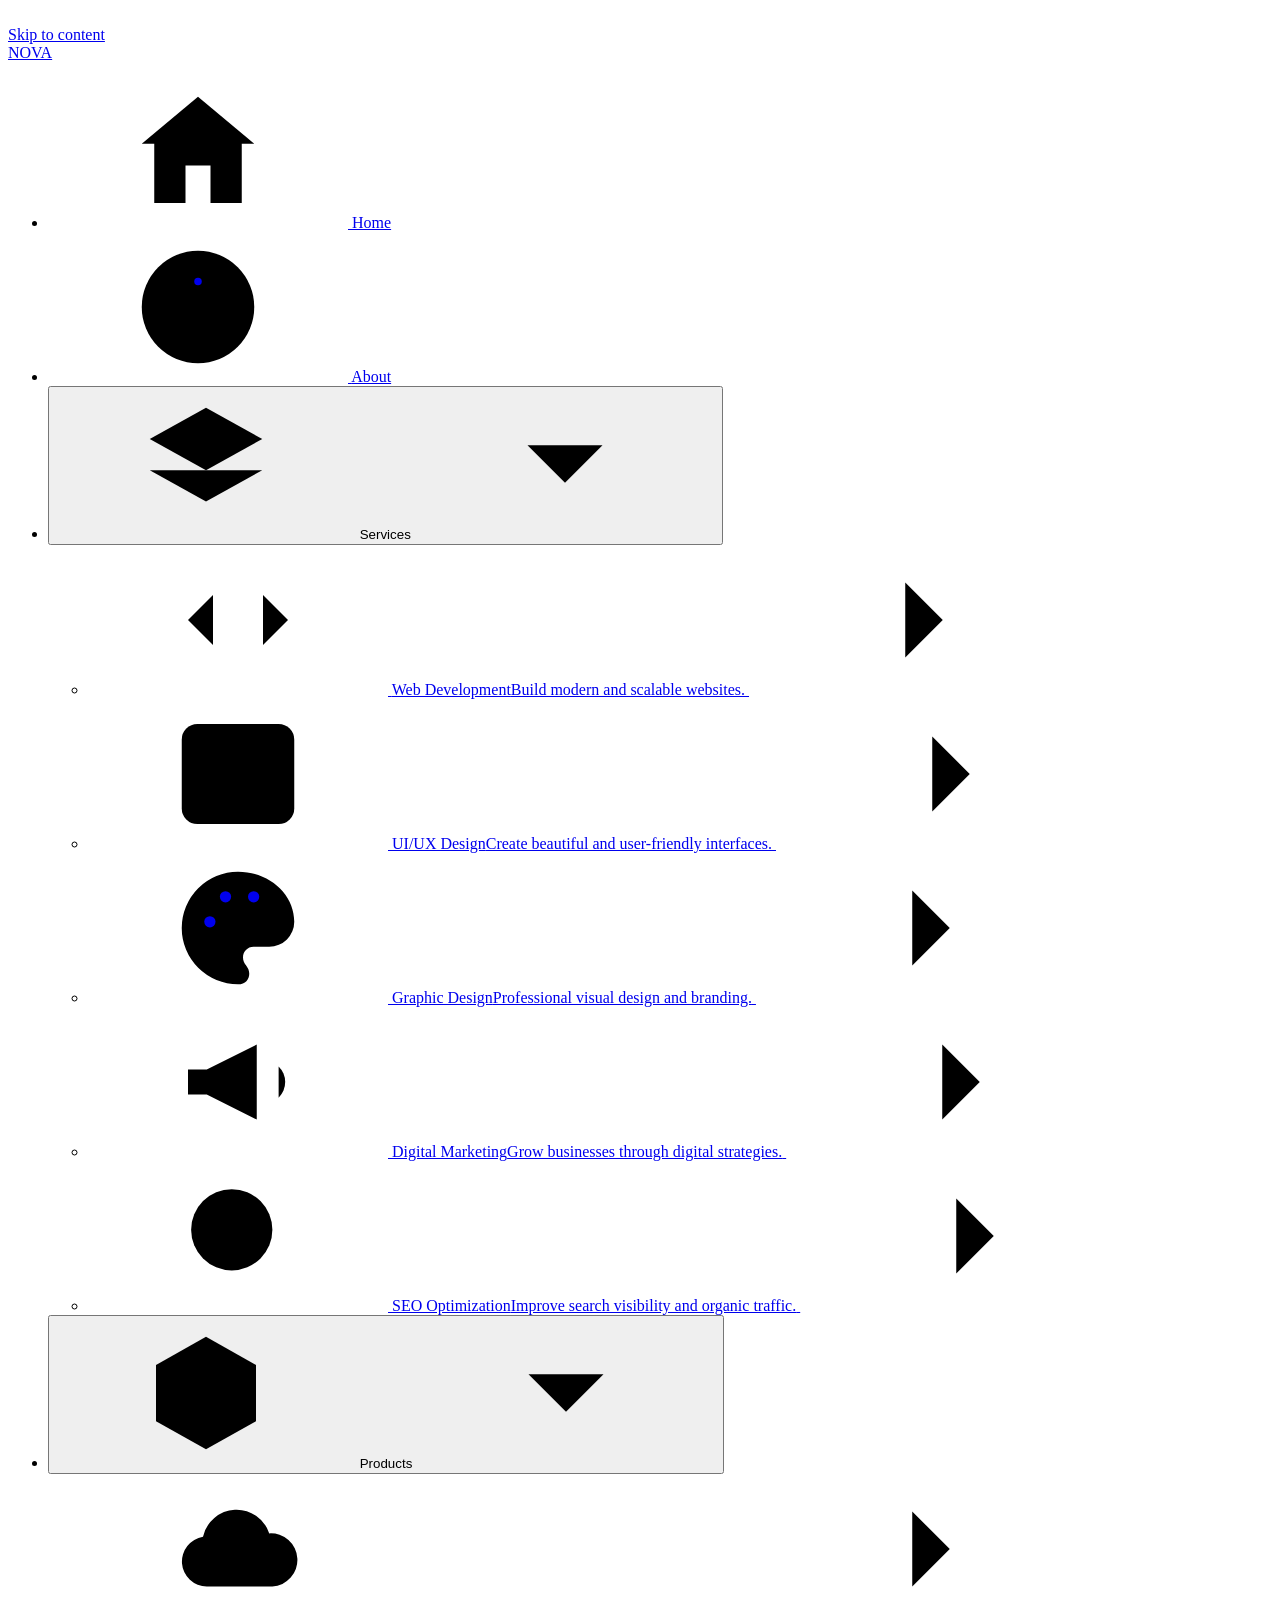
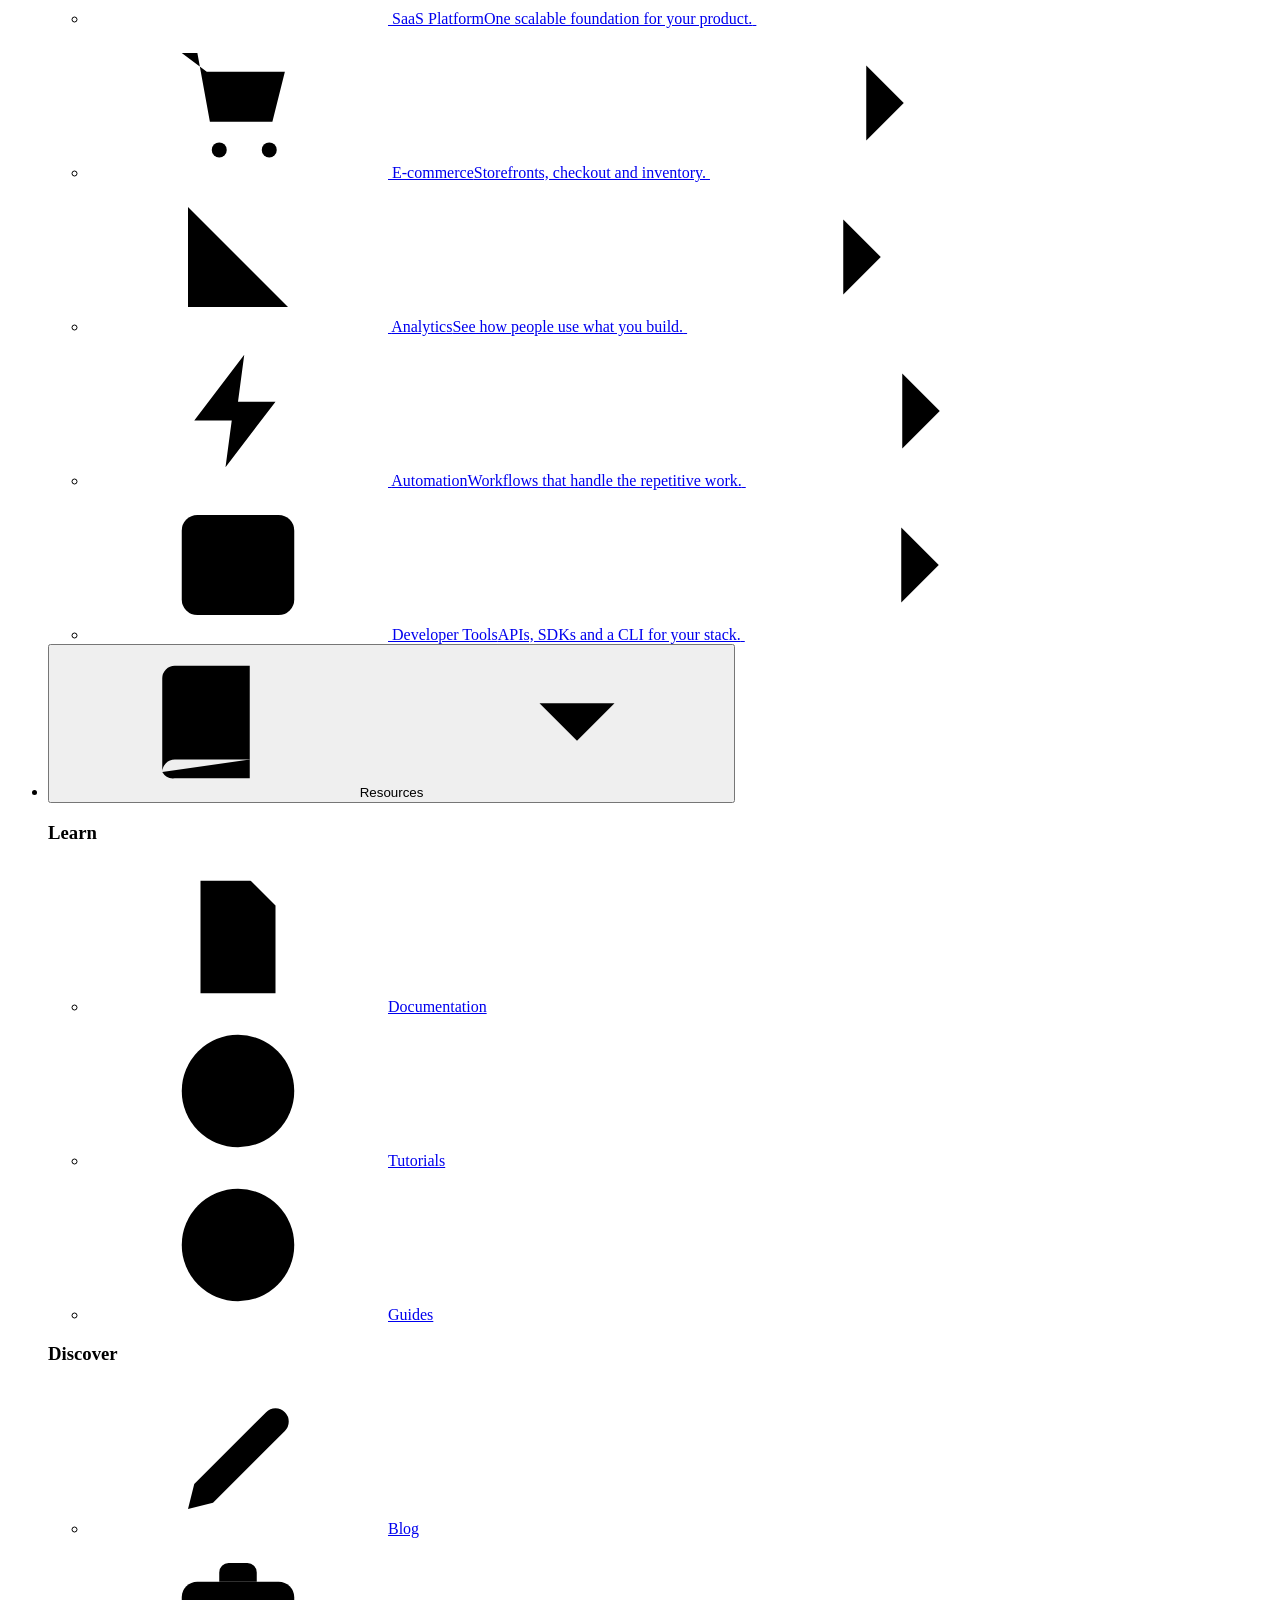
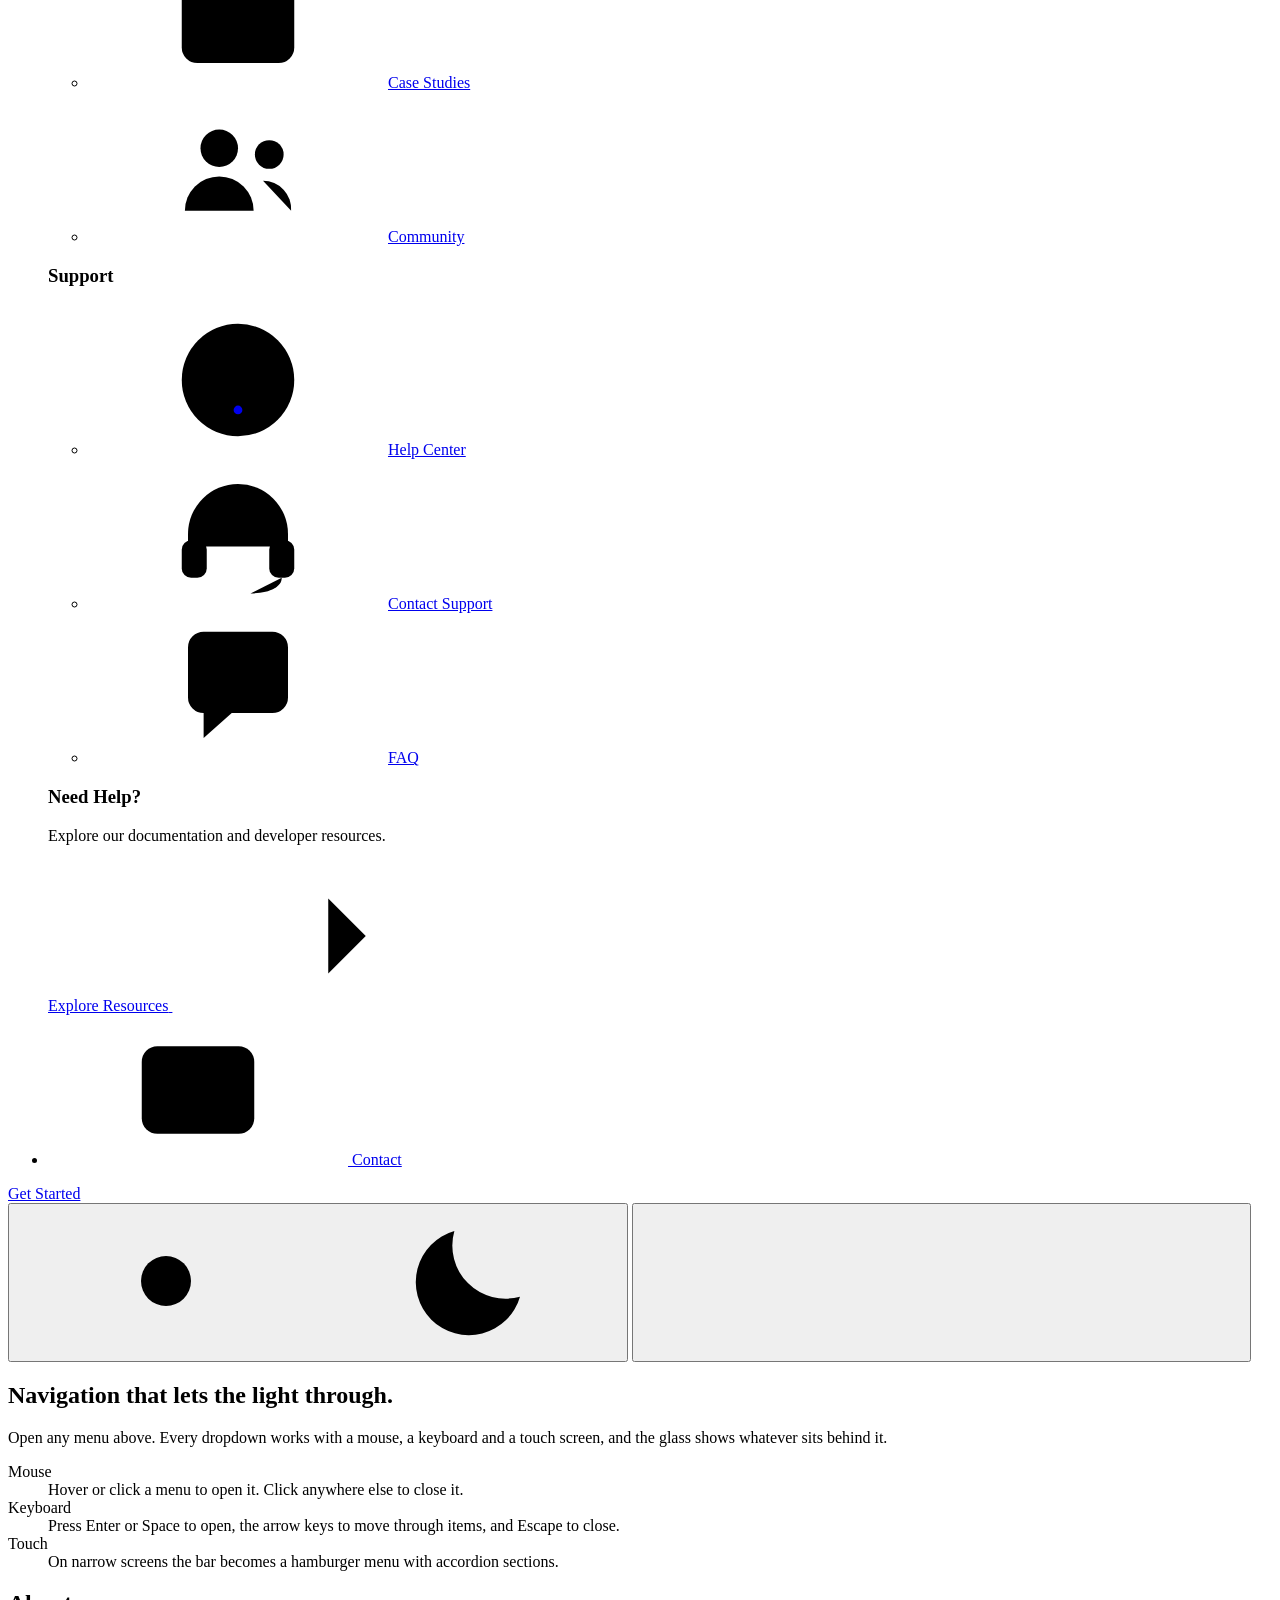
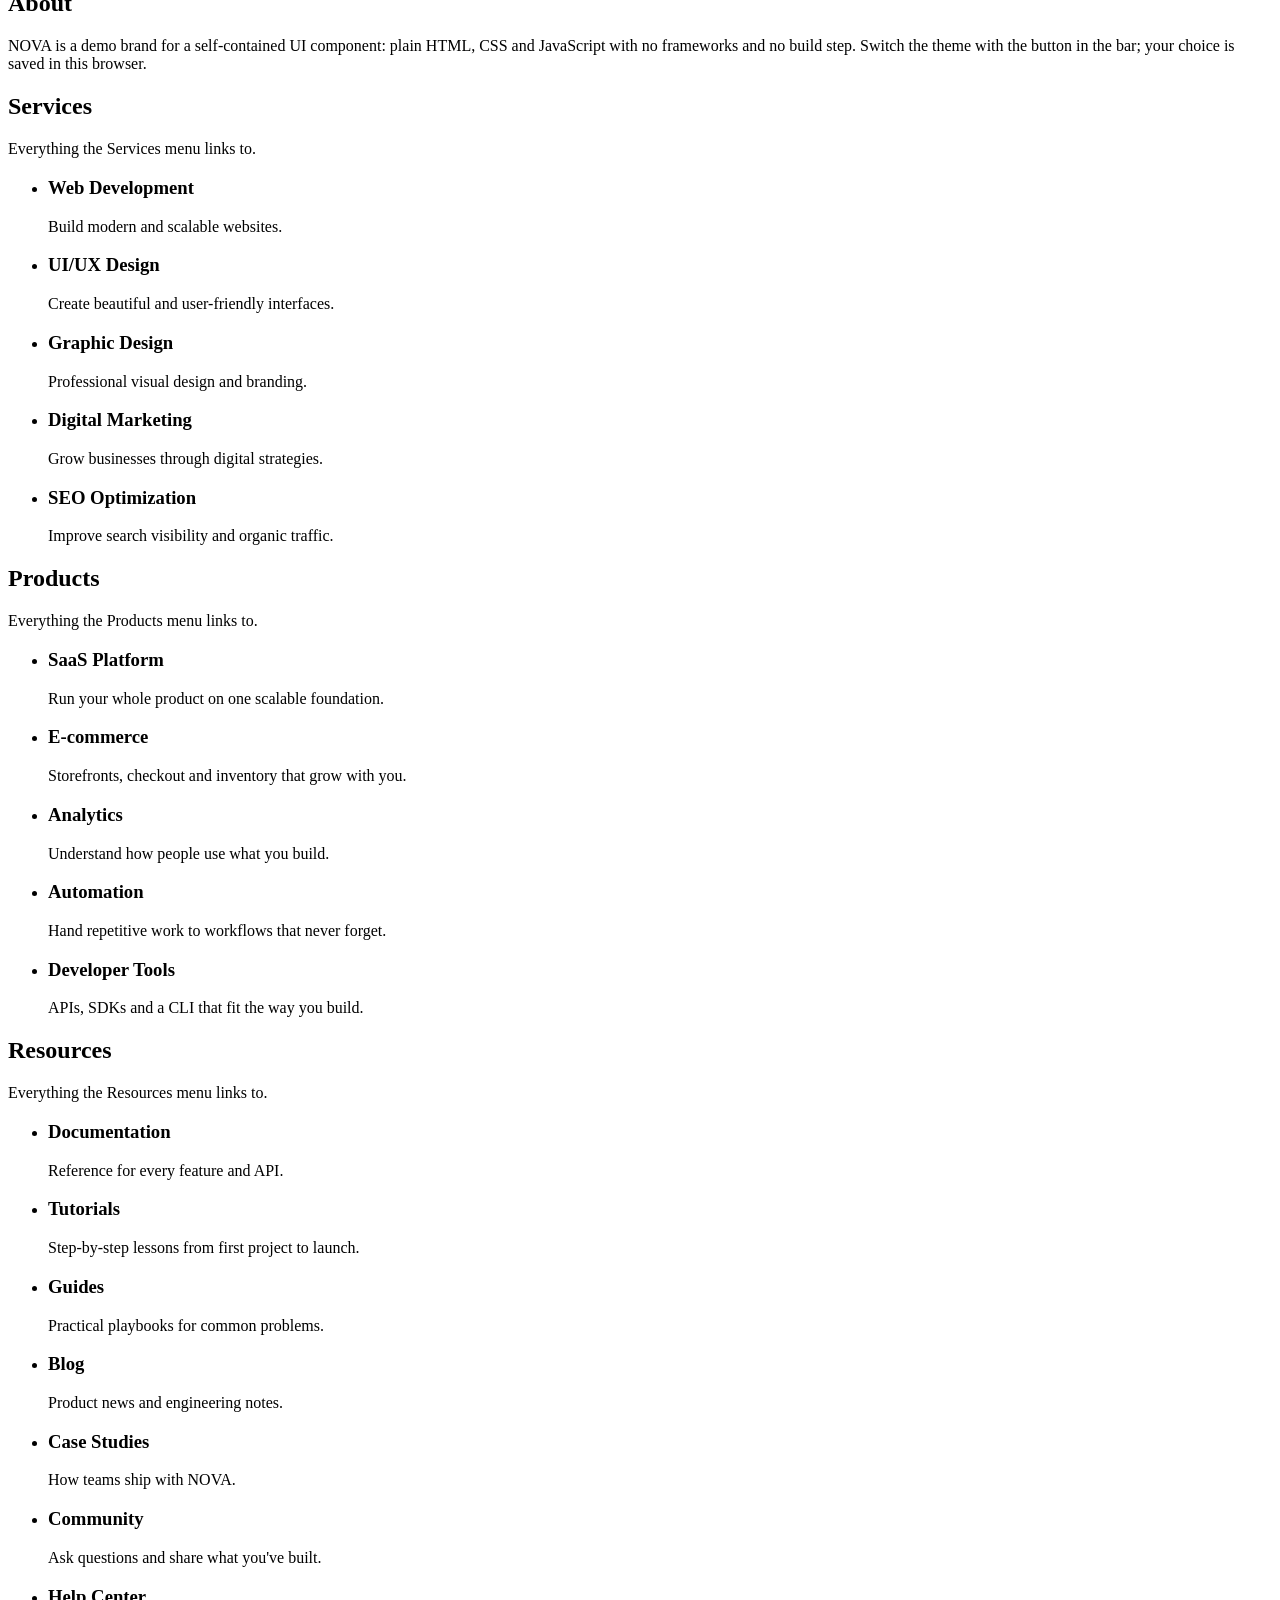
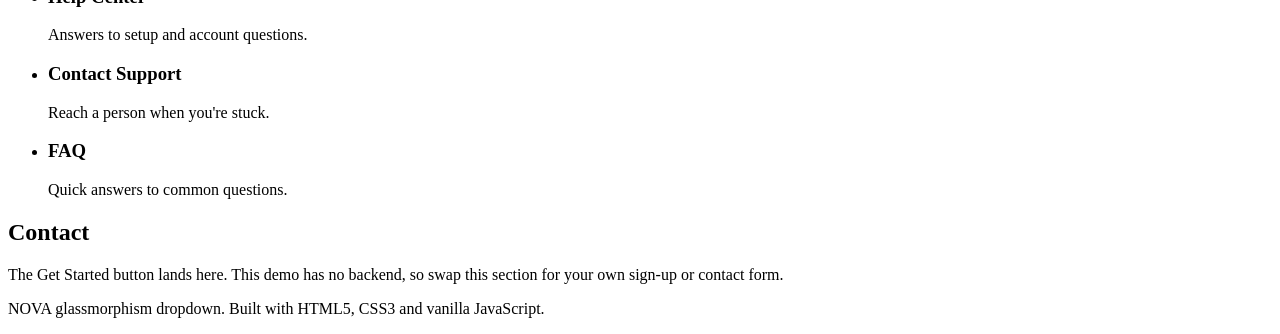
==== 03-Glassmorphism Dropdown/003-glassmorphism-dropdown/index.html @ fa1f16bf "New Exprement" ====
<!DOCTYPE html>
<html lang="en" data-theme="dark">
<head>
  <meta charset="utf-8">
  <meta name="viewport" content="width=device-width, initial-scale=1">
  <title>NOVA – Glassmorphism Dropdown Navigation</title>
  <meta name="description" content="A premium glassmorphism navigation bar with dropdowns, a mega menu, a mobile accordion and a dark/light theme. Built with HTML, CSS and vanilla JavaScript.">
  <meta name="theme-color" content="#070a1a">
  <link rel="icon" href="assets/icons/logo.svg" type="image/svg+xml">
  <link rel="stylesheet" href="css/style.css">
  <!-- Loaded in <head> (no defer) so the saved theme is applied before first paint. -->
  <script src="js/script.js"></script>
</head>
<body>

  <!-- ============================================================
       SVG ICON SPRITE – every icon is a <symbol> referenced with
       <svg class="icon"><use href="#i-name"/></svg>
       Stroke, size and colour are controlled from CSS (.icon).
       ============================================================ -->
  <svg class="sprite" width="0" height="0" aria-hidden="true" focusable="false">
    <symbol id="i-home" viewBox="0 0 24 24"><path d="M3 10.5 12 3l9 7.5"/><path d="M5 9.5V20h5v-6h4v6h5V9.5"/></symbol>
    <symbol id="i-about" viewBox="0 0 24 24"><circle cx="12" cy="12" r="9"/><path d="M12 11v5"/><circle cx="12" cy="7.9" r=".6" fill="currentColor"/></symbol>
    <symbol id="i-services" viewBox="0 0 24 24"><path d="m12 3 9 5-9 5-9-5 9-5Z"/><path d="m3 13 9 5 9-5"/></symbol>
    <symbol id="i-products" viewBox="0 0 24 24"><path d="M12 3 20 7.5v9L12 21l-8-4.5v-9L12 3Z"/><path d="m4 7.5 8 4.5 8-4.5M12 12v9"/></symbol>
    <symbol id="i-resources" viewBox="0 0 24 24"><path d="M5 5a2 2 0 0 1 2-2h12v15H7a2 2 0 0 0-2 2V5Z"/><path d="M5 20a2 2 0 0 0 2 1h12v-3"/></symbol>
    <symbol id="i-contact" viewBox="0 0 24 24"><rect x="3" y="5" width="18" height="14" rx="2.5"/><path d="m4 7 8 6 8-6"/></symbol>
    <symbol id="i-web" viewBox="0 0 24 24"><path d="m8 8-4 4 4 4M16 8l4 4-4 4M14 5l-4 14"/></symbol>
    <symbol id="i-uiux" viewBox="0 0 24 24"><rect x="3" y="4" width="18" height="16" rx="2.5"/><path d="M3 9h18M9 9v11"/></symbol>
    <symbol id="i-graphic" viewBox="0 0 24 24"><path d="M12 3a9 9 0 1 0 0 18c1.2 0 1.8-.8 1.8-1.7 0-.5-.2-.9-.5-1.3-.3-.4-.5-.8-.5-1.3 0-.9.7-1.7 1.7-1.7H17a4 4 0 0 0 4-4C21 6.6 17 3 12 3Z"/><circle cx="7.5" cy="11" r=".9" fill="currentColor"/><circle cx="10" cy="7" r=".9" fill="currentColor"/><circle cx="14.5" cy="7" r=".9" fill="currentColor"/></symbol>
    <symbol id="i-marketing" viewBox="0 0 24 24"><path d="M4 10v4h3l8 4V6L7 10H4Z"/><path d="M18.5 9.5a3.5 3.5 0 0 1 0 5"/></symbol>
    <symbol id="i-seo" viewBox="0 0 24 24"><circle cx="11" cy="11" r="6.5"/><path d="m16 16 4.5 4.5"/></symbol>
    <symbol id="i-saas" viewBox="0 0 24 24"><path d="M7 18a4 4 0 0 1-.6-7.95A5.5 5.5 0 0 1 17 9.5a4.2 4.2 0 0 1 .5 8.5H7Z"/></symbol>
    <symbol id="i-ecommerce" viewBox="0 0 24 24"><path d="M3 4h2.5l2 11h10l2-8H7"/><circle cx="9" cy="19.5" r="1.2"/><circle cx="17" cy="19.5" r="1.2"/></symbol>
    <symbol id="i-analytics" viewBox="0 0 24 24"><path d="M4 4v16h16"/><path d="M8 16v-4M12 16V8M16 16v-6"/></symbol>
    <symbol id="i-automation" viewBox="0 0 24 24"><path d="M13 3 5 13.5h6L10 21l8-10.5h-6L13 3Z"/></symbol>
    <symbol id="i-devtools" viewBox="0 0 24 24"><rect x="3" y="4" width="18" height="16" rx="2.5"/><path d="m7.5 9.5 3 2.5-3 2.5M13 15h3.5"/></symbol>
    <symbol id="i-docs" viewBox="0 0 24 24"><path d="M6 3h8l4 4v14H6V3Z"/><path d="M14 3v4h4M9 12h6M9 16h6"/></symbol>
    <symbol id="i-tutorials" viewBox="0 0 24 24"><circle cx="12" cy="12" r="9"/><path d="m10 8.5 5 3.5-5 3.5v-7Z"/></symbol>
    <symbol id="i-guides" viewBox="0 0 24 24"><circle cx="12" cy="12" r="9"/><path d="m15.5 8.5-2 5-5 2 2-5 5-2Z"/></symbol>
    <symbol id="i-blog" viewBox="0 0 24 24"><path d="m4 20 1-4L16.5 4.5a2 2 0 0 1 3 3L8 19l-4 1Z"/><path d="m14.5 6.5 3 3"/></symbol>
    <symbol id="i-cases" viewBox="0 0 24 24"><rect x="3" y="7" width="18" height="13" rx="2.5"/><path d="M9 7V5.5A1.5 1.5 0 0 1 10.5 4h3A1.5 1.5 0 0 1 15 5.5V7M3 13h18"/></symbol>
    <symbol id="i-community" viewBox="0 0 24 24"><circle cx="9" cy="9" r="3"/><path d="M3.5 19a5.5 5.5 0 0 1 11 0"/><circle cx="17" cy="10" r="2.3"/><path d="M16 14.2A4.5 4.5 0 0 1 20.5 19"/></symbol>
    <symbol id="i-help" viewBox="0 0 24 24"><circle cx="12" cy="12" r="9"/><path d="M9.5 9.5a2.5 2.5 0 1 1 3.5 2.3c-.7.4-1 .9-1 1.7"/><circle cx="12" cy="16.8" r=".7" fill="currentColor"/></symbol>
    <symbol id="i-support" viewBox="0 0 24 24"><path d="M4 14v-2a8 8 0 0 1 16 0v2"/><rect x="3" y="13" width="4" height="6" rx="1.5"/><rect x="17" y="13" width="4" height="6" rx="1.5"/><path d="M19 19c0 1.5-2 2.5-5 2.5"/></symbol>
    <symbol id="i-faq" viewBox="0 0 24 24"><path d="M4 5.5A2.5 2.5 0 0 1 6.5 3h11A2.5 2.5 0 0 1 20 5.5v8a2.5 2.5 0 0 1-2.5 2.5H11l-4.5 4v-4A2.5 2.5 0 0 1 4 13.5v-8Z"/><path d="M10 8.5a2 2 0 1 1 2.8 1.8c-.5.3-.8.6-.8 1.2"/></symbol>
    <symbol id="i-arrow" viewBox="0 0 24 24"><path d="M5 12h14M13 6l6 6-6 6"/></symbol>
    <symbol id="i-chevron" viewBox="0 0 24 24"><path d="m6 9 6 6 6-6"/></symbol>
    <symbol id="i-menu" viewBox="0 0 24 24"><path d="M4 7h16M4 12h16M4 17h16"/></symbol>
    <symbol id="i-close" viewBox="0 0 24 24"><path d="M6 6l12 12M18 6 6 18"/></symbol>
    <symbol id="i-sun" viewBox="0 0 24 24"><circle cx="12" cy="12" r="4"/><path d="M12 2.5V5M12 19v2.5M2.5 12H5M19 12h2.5M5.3 5.3l1.8 1.8M16.9 16.9l1.8 1.8M5.3 18.7l1.8-1.8M16.9 7.1l1.8-1.8"/></symbol>
    <symbol id="i-moon" viewBox="0 0 24 24"><path d="M20 14.5A8.5 8.5 0 0 1 9.5 4 8.5 8.5 0 1 0 20 14.5Z"/></symbol>
  </svg>

  <!-- Decorative ambient background (CSS only) -->
  <div class="ambient" aria-hidden="true">
    <span class="ambient__blob ambient__blob--1"></span>
    <span class="ambient__blob ambient__blob--2"></span>
    <span class="ambient__blob ambient__blob--3"></span>
  </div>

  <a class="skip-link" href="#main">Skip to content</a>

  <header class="site-header">
    <nav class="navbar" aria-label="Main">

      <!-- Brand: change the text (and the mark in CSS) to rebrand -->
      <a class="brand" href="#home" aria-label="NOVA, back to the top">
        <span class="brand__mark" aria-hidden="true"></span>
        <span class="brand__name">NOVA</span>
      </a>

      <!-- Desktop: inline links. Mobile: slide-down panel. -->
      <div class="nav-collapse" id="nav-menu">
        <div class="nav-collapse__inner">

          <ul class="nav-list">
            <li class="nav-item">
              <a class="nav-link is-active" href="#home" data-section="home" aria-current="location">
                <svg class="icon nav-link__icon" aria-hidden="true" focusable="false"><use href="#i-home"/></svg>
                <span>Home</span>
              </a>
            </li>

            <li class="nav-item">
              <a class="nav-link" href="#about" data-section="about">
                <svg class="icon nav-link__icon" aria-hidden="true" focusable="false"><use href="#i-about"/></svg>
                <span>About</span>
              </a>
            </li>

            <!-- SERVICES -->
            <li class="nav-item" data-dropdown>
              <button class="nav-link nav-trigger" type="button" id="services-trigger"
                      aria-expanded="false" aria-controls="services-menu" data-section="services">
                <svg class="icon nav-link__icon" aria-hidden="true" focusable="false"><use href="#i-services"/></svg>
                <span>Services</span>
                <svg class="icon chevron" aria-hidden="true" focusable="false"><use href="#i-chevron"/></svg>
              </button>
              <div class="dropdown" id="services-menu" role="group" aria-labelledby="services-trigger">
                <div class="dropdown__panel">
                  <ul class="menu-list">
                    <li class="stagger" style="--i:0">
                      <a class="menu-item" href="#web-development">
                        <span class="menu-item__icon"><svg class="icon" aria-hidden="true" focusable="false"><use href="#i-web"/></svg></span>
                        <span class="menu-item__text"><span class="menu-item__title">Web Development</span><span class="menu-item__desc">Build modern and scalable websites.</span></span>
                        <svg class="icon menu-item__arrow" aria-hidden="true" focusable="false"><use href="#i-arrow"/></svg>
                      </a>
                    </li>
                    <li class="stagger" style="--i:1">
                      <a class="menu-item" href="#ui-ux-design">
                        <span class="menu-item__icon"><svg class="icon" aria-hidden="true" focusable="false"><use href="#i-uiux"/></svg></span>
                        <span class="menu-item__text"><span class="menu-item__title">UI/UX Design</span><span class="menu-item__desc">Create beautiful and user-friendly interfaces.</span></span>
                        <svg class="icon menu-item__arrow" aria-hidden="true" focusable="false"><use href="#i-arrow"/></svg>
                      </a>
                    </li>
                    <li class="stagger" style="--i:2">
                      <a class="menu-item" href="#graphic-design">
                        <span class="menu-item__icon"><svg class="icon" aria-hidden="true" focusable="false"><use href="#i-graphic"/></svg></span>
                        <span class="menu-item__text"><span class="menu-item__title">Graphic Design</span><span class="menu-item__desc">Professional visual design and branding.</span></span>
                        <svg class="icon menu-item__arrow" aria-hidden="true" focusable="false"><use href="#i-arrow"/></svg>
                      </a>
                    </li>
                    <li class="stagger" style="--i:3">
                      <a class="menu-item" href="#digital-marketing">
                        <span class="menu-item__icon"><svg class="icon" aria-hidden="true" focusable="false"><use href="#i-marketing"/></svg></span>
                        <span class="menu-item__text"><span class="menu-item__title">Digital Marketing</span><span class="menu-item__desc">Grow businesses through digital strategies.</span></span>
                        <svg class="icon menu-item__arrow" aria-hidden="true" focusable="false"><use href="#i-arrow"/></svg>
                      </a>
                    </li>
                    <li class="stagger" style="--i:4">
                      <a class="menu-item" href="#seo-optimization">
                        <span class="menu-item__icon"><svg class="icon" aria-hidden="true" focusable="false"><use href="#i-seo"/></svg></span>
                        <span class="menu-item__text"><span class="menu-item__title">SEO Optimization</span><span class="menu-item__desc">Improve search visibility and organic traffic.</span></span>
                        <svg class="icon menu-item__arrow" aria-hidden="true" focusable="false"><use href="#i-arrow"/></svg>
                      </a>
                    </li>
                  </ul>
                </div>
              </div>
            </li>

            <!-- PRODUCTS -->
            <li class="nav-item" data-dropdown>
              <button class="nav-link nav-trigger" type="button" id="products-trigger"
                      aria-expanded="false" aria-controls="products-menu" data-section="products">
                <svg class="icon nav-link__icon" aria-hidden="true" focusable="false"><use href="#i-products"/></svg>
                <span>Products</span>
                <svg class="icon chevron" aria-hidden="true" focusable="false"><use href="#i-chevron"/></svg>
              </button>
              <div class="dropdown" id="products-menu" role="group" aria-labelledby="products-trigger">
                <div class="dropdown__panel">
                  <ul class="menu-list">
                    <li class="stagger" style="--i:0">
                      <a class="menu-item" href="#saas-platform">
                        <span class="menu-item__icon"><svg class="icon" aria-hidden="true" focusable="false"><use href="#i-saas"/></svg></span>
                        <span class="menu-item__text"><span class="menu-item__title">SaaS Platform</span><span class="menu-item__desc">One scalable foundation for your product.</span></span>
                        <svg class="icon menu-item__arrow" aria-hidden="true" focusable="false"><use href="#i-arrow"/></svg>
                      </a>
                    </li>
                    <li class="stagger" style="--i:1">
                      <a class="menu-item" href="#e-commerce">
                        <span class="menu-item__icon"><svg class="icon" aria-hidden="true" focusable="false"><use href="#i-ecommerce"/></svg></span>
                        <span class="menu-item__text"><span class="menu-item__title">E-commerce</span><span class="menu-item__desc">Storefronts, checkout and inventory.</span></span>
                        <svg class="icon menu-item__arrow" aria-hidden="true" focusable="false"><use href="#i-arrow"/></svg>
                      </a>
                    </li>
                    <li class="stagger" style="--i:2">
                      <a class="menu-item" href="#analytics">
                        <span class="menu-item__icon"><svg class="icon" aria-hidden="true" focusable="false"><use href="#i-analytics"/></svg></span>
                        <span class="menu-item__text"><span class="menu-item__title">Analytics</span><span class="menu-item__desc">See how people use what you build.</span></span>
                        <svg class="icon menu-item__arrow" aria-hidden="true" focusable="false"><use href="#i-arrow"/></svg>
                      </a>
                    </li>
                    <li class="stagger" style="--i:3">
                      <a class="menu-item" href="#automation">
                        <span class="menu-item__icon"><svg class="icon" aria-hidden="true" focusable="false"><use href="#i-automation"/></svg></span>
                        <span class="menu-item__text"><span class="menu-item__title">Automation</span><span class="menu-item__desc">Workflows that handle the repetitive work.</span></span>
                        <svg class="icon menu-item__arrow" aria-hidden="true" focusable="false"><use href="#i-arrow"/></svg>
                      </a>
                    </li>
                    <li class="stagger" style="--i:4">
                      <a class="menu-item" href="#developer-tools">
                        <span class="menu-item__icon"><svg class="icon" aria-hidden="true" focusable="false"><use href="#i-devtools"/></svg></span>
                        <span class="menu-item__text"><span class="menu-item__title">Developer Tools</span><span class="menu-item__desc">APIs, SDKs and a CLI for your stack.</span></span>
                        <svg class="icon menu-item__arrow" aria-hidden="true" focusable="false"><use href="#i-arrow"/></svg>
                      </a>
                    </li>
                  </ul>
                </div>
              </div>
            </li>

            <!-- RESOURCES (mega menu) -->
            <li class="nav-item nav-item--mega" data-dropdown>
              <button class="nav-link nav-trigger" type="button" id="resources-trigger"
                      aria-expanded="false" aria-controls="resources-menu" data-section="resources">
                <svg class="icon nav-link__icon" aria-hidden="true" focusable="false"><use href="#i-resources"/></svg>
                <span>Resources</span>
                <svg class="icon chevron" aria-hidden="true" focusable="false"><use href="#i-chevron"/></svg>
              </button>
              <div class="dropdown dropdown--mega" id="resources-menu" role="group" aria-labelledby="resources-trigger">
                <div class="dropdown__panel mega">
                  <div class="mega__groups">

                    <section class="mega__group" aria-labelledby="mega-learn">
                      <h3 class="mega__title" id="mega-learn">Learn</h3>
                      <ul class="menu-list menu-list--compact">
                        <li class="stagger" style="--i:0"><a class="mega-link" href="#documentation"><span class="mega-link__icon"><svg class="icon" aria-hidden="true" focusable="false"><use href="#i-docs"/></svg></span>Documentation</a></li>
                        <li class="stagger" style="--i:1"><a class="mega-link" href="#tutorials"><span class="mega-link__icon"><svg class="icon" aria-hidden="true" focusable="false"><use href="#i-tutorials"/></svg></span>Tutorials</a></li>
                        <li class="stagger" style="--i:2"><a class="mega-link" href="#guides"><span class="mega-link__icon"><svg class="icon" aria-hidden="true" focusable="false"><use href="#i-guides"/></svg></span>Guides</a></li>
                      </ul>
                    </section>

                    <section class="mega__group" aria-labelledby="mega-discover">
                      <h3 class="mega__title" id="mega-discover">Discover</h3>
                      <ul class="menu-list menu-list--compact">
                        <li class="stagger" style="--i:1"><a class="mega-link" href="#blog"><span class="mega-link__icon"><svg class="icon" aria-hidden="true" focusable="false"><use href="#i-blog"/></svg></span>Blog</a></li>
                        <li class="stagger" style="--i:2"><a class="mega-link" href="#case-studies"><span class="mega-link__icon"><svg class="icon" aria-hidden="true" focusable="false"><use href="#i-cases"/></svg></span>Case Studies</a></li>
                        <li class="stagger" style="--i:3"><a class="mega-link" href="#community"><span class="mega-link__icon"><svg class="icon" aria-hidden="true" focusable="false"><use href="#i-community"/></svg></span>Community</a></li>
                      </ul>
                    </section>

                    <section class="mega__group" aria-labelledby="mega-support">
                      <h3 class="mega__title" id="mega-support">Support</h3>
                      <ul class="menu-list menu-list--compact">
                        <li class="stagger" style="--i:2"><a class="mega-link" href="#help-center"><span class="mega-link__icon"><svg class="icon" aria-hidden="true" focusable="false"><use href="#i-help"/></svg></span>Help Center</a></li>
                        <li class="stagger" style="--i:3"><a class="mega-link" href="#contact-support"><span class="mega-link__icon"><svg class="icon" aria-hidden="true" focusable="false"><use href="#i-support"/></svg></span>Contact Support</a></li>
                        <li class="stagger" style="--i:4"><a class="mega-link" href="#faq"><span class="mega-link__icon"><svg class="icon" aria-hidden="true" focusable="false"><use href="#i-faq"/></svg></span>FAQ</a></li>
                      </ul>
                    </section>

                  </div>

                  <div class="feature-card stagger" style="--i:3">
                    <h3 class="feature-card__title">Need Help?</h3>
                    <p class="feature-card__text">Explore our documentation and developer resources.</p>
                    <a class="btn btn--glass" href="#resources">
                      <span>Explore Resources</span>
                      <svg class="icon" aria-hidden="true" focusable="false"><use href="#i-arrow"/></svg>
                    </a>
                  </div>
                </div>
              </div>
            </li>

            <li class="nav-item">
              <a class="nav-link" href="#contact" data-section="contact">
                <svg class="icon nav-link__icon" aria-hidden="true" focusable="false"><use href="#i-contact"/></svg>
                <span>Contact</span>
              </a>
            </li>
          </ul>

          <a class="btn nav-cta" href="#contact">Get Started</a>
        </div>
      </div>

      <div class="navbar__tools">
        <button class="icon-button theme-toggle" type="button" aria-label="Switch to light theme">
          <svg class="icon icon--sun" aria-hidden="true" focusable="false"><use href="#i-sun"/></svg>
          <svg class="icon icon--moon" aria-hidden="true" focusable="false"><use href="#i-moon"/></svg>
        </button>
        <button class="icon-button menu-toggle" type="button" aria-label="Open menu"
                aria-expanded="false" aria-controls="nav-menu">
          <svg class="icon icon--menu" aria-hidden="true" focusable="false"><use href="#i-menu"/></svg>
          <svg class="icon icon--close" aria-hidden="true" focusable="false"><use href="#i-close"/></svg>
        </button>
      </div>
    </nav>
  </header>

  <!-- ============================================================
       DEMO PAGE – gives the menu real anchors to point at and
       something to scroll behind the sticky glass bar.
       ============================================================ -->
  <main class="page" id="main">

    <section class="section hero" id="home">
      <h1 class="hero__title">Navigation that lets the light through.</h1>
      <p class="hero__lead">Open any menu above. Every dropdown works with a mouse, a keyboard and a touch screen, and the glass shows whatever sits behind it.</p>

      <dl class="hints glass-panel">
        <div class="hints__item">
          <dt>Mouse</dt>
          <dd>Hover or click a menu to open it. Click anywhere else to close it.</dd>
        </div>
        <div class="hints__item">
          <dt>Keyboard</dt>
          <dd>Press Enter or Space to open, the arrow keys to move through items, and Escape to close.</dd>
        </div>
        <div class="hints__item">
          <dt>Touch</dt>
          <dd>On narrow screens the bar becomes a hamburger menu with accordion sections.</dd>
        </div>
      </dl>
    </section>

    <section class="section" id="about">
      <h2>About</h2>
      <p class="section__lead">NOVA is a demo brand for a self-contained UI component: plain HTML, CSS and JavaScript with no frameworks and no build step. Switch the theme with the button in the bar; your choice is saved in this browser.</p>
    </section>

    <section class="section" id="services">
      <h2>Services</h2>
      <p class="section__lead">Everything the Services menu links to.</p>
      <ul class="entry-list">
        <li id="web-development"><h3>Web Development</h3><p>Build modern and scalable websites.</p></li>
        <li id="ui-ux-design"><h3>UI/UX Design</h3><p>Create beautiful and user-friendly interfaces.</p></li>
        <li id="graphic-design"><h3>Graphic Design</h3><p>Professional visual design and branding.</p></li>
        <li id="digital-marketing"><h3>Digital Marketing</h3><p>Grow businesses through digital strategies.</p></li>
        <li id="seo-optimization"><h3>SEO Optimization</h3><p>Improve search visibility and organic traffic.</p></li>
      </ul>
    </section>

    <section class="section" id="products">
      <h2>Products</h2>
      <p class="section__lead">Everything the Products menu links to.</p>
      <ul class="entry-list">
        <li id="saas-platform"><h3>SaaS Platform</h3><p>Run your whole product on one scalable foundation.</p></li>
        <li id="e-commerce"><h3>E-commerce</h3><p>Storefronts, checkout and inventory that grow with you.</p></li>
        <li id="analytics"><h3>Analytics</h3><p>Understand how people use what you build.</p></li>
        <li id="automation"><h3>Automation</h3><p>Hand repetitive work to workflows that never forget.</p></li>
        <li id="developer-tools"><h3>Developer Tools</h3><p>APIs, SDKs and a CLI that fit the way you build.</p></li>
      </ul>
    </section>

    <section class="section" id="resources">
      <h2>Resources</h2>
      <p class="section__lead">Everything the Resources menu links to.</p>
      <ul class="entry-list">
        <li id="documentation"><h3>Documentation</h3><p>Reference for every feature and API.</p></li>
        <li id="tutorials"><h3>Tutorials</h3><p>Step-by-step lessons from first project to launch.</p></li>
        <li id="guides"><h3>Guides</h3><p>Practical playbooks for common problems.</p></li>
        <li id="blog"><h3>Blog</h3><p>Product news and engineering notes.</p></li>
        <li id="case-studies"><h3>Case Studies</h3><p>How teams ship with NOVA.</p></li>
        <li id="community"><h3>Community</h3><p>Ask questions and share what you've built.</p></li>
        <li id="help-center"><h3>Help Center</h3><p>Answers to setup and account questions.</p></li>
        <li id="contact-support"><h3>Contact Support</h3><p>Reach a person when you're stuck.</p></li>
        <li id="faq"><h3>FAQ</h3><p>Quick answers to common questions.</p></li>
      </ul>
    </section>

    <section class="section section--last" id="contact">
      <h2>Contact</h2>
      <p class="section__lead">The Get Started button lands here. This demo has no backend, so swap this section for your own sign-up or contact form.</p>
    </section>

  </main>

  <footer class="site-footer">
    <p>NOVA glassmorphism dropdown. Built with HTML5, CSS3 and vanilla JavaScript.</p>
  </footer>

</body>
</html>
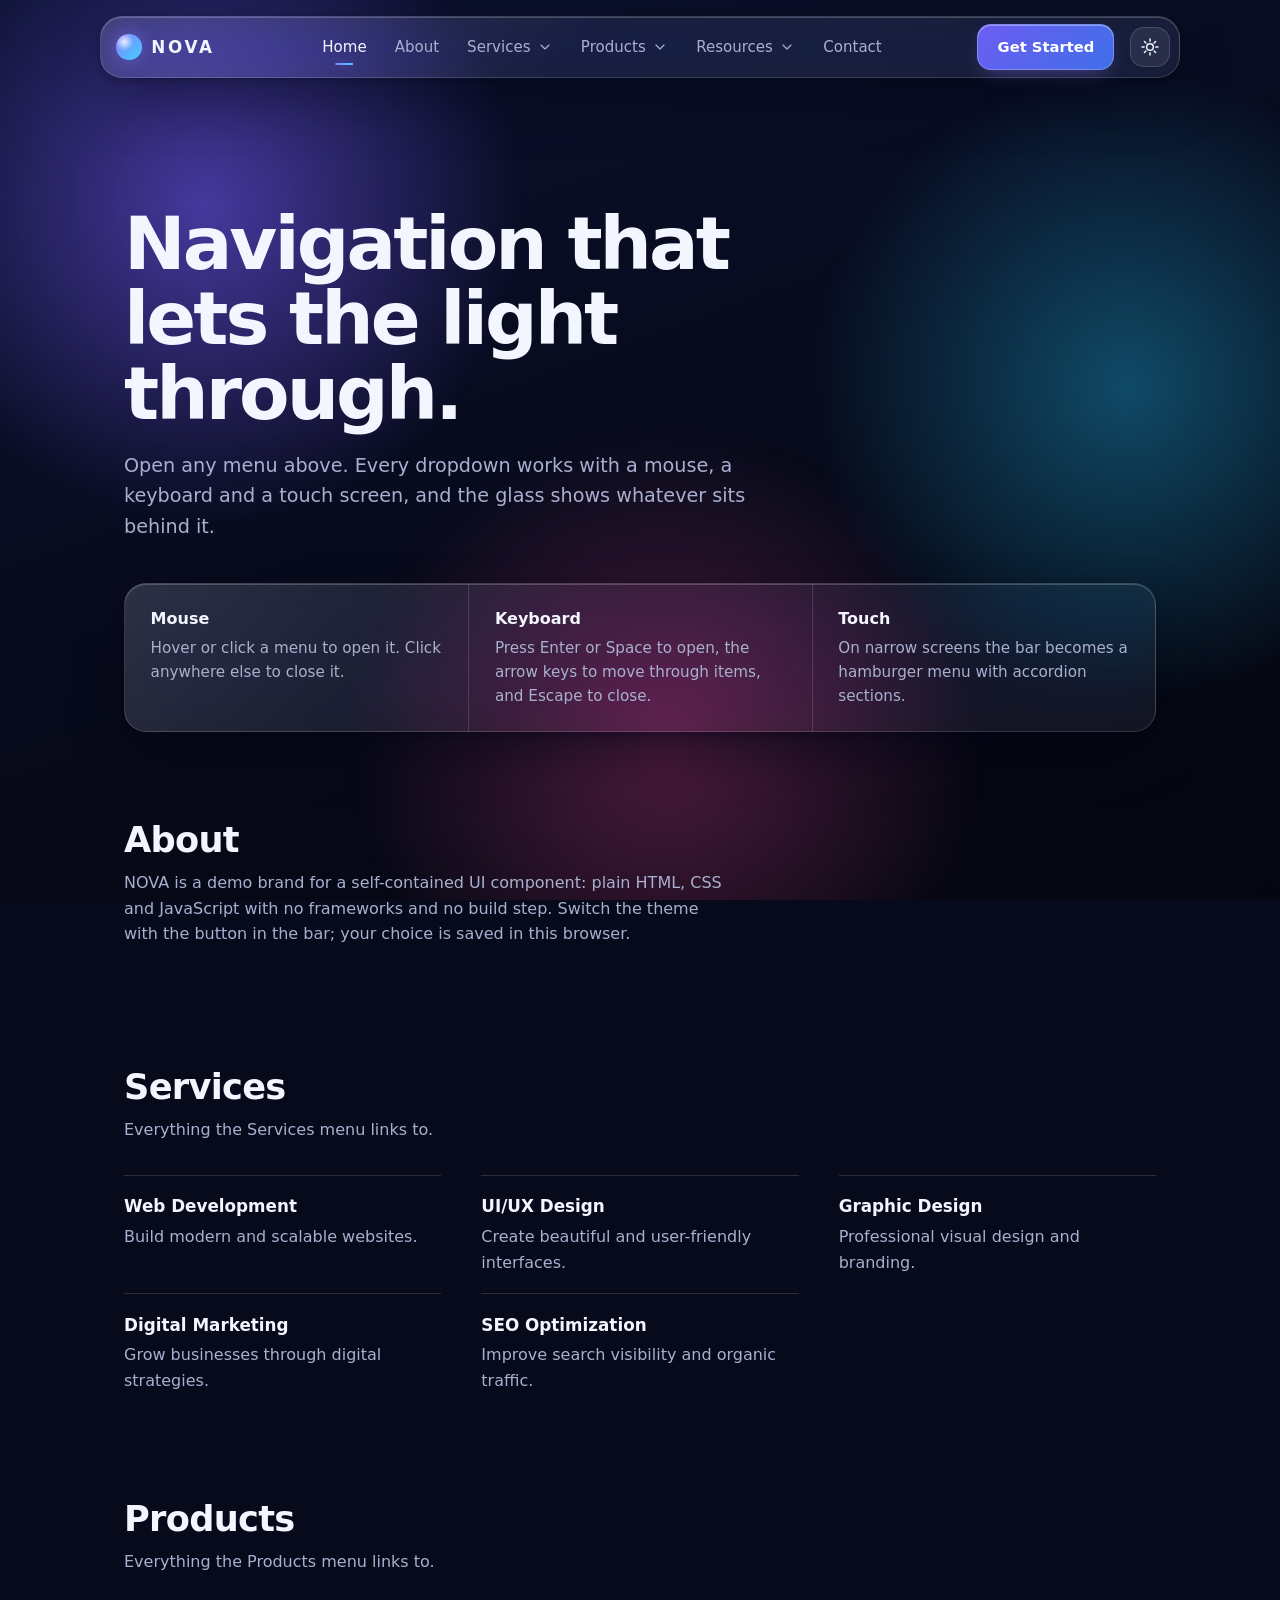
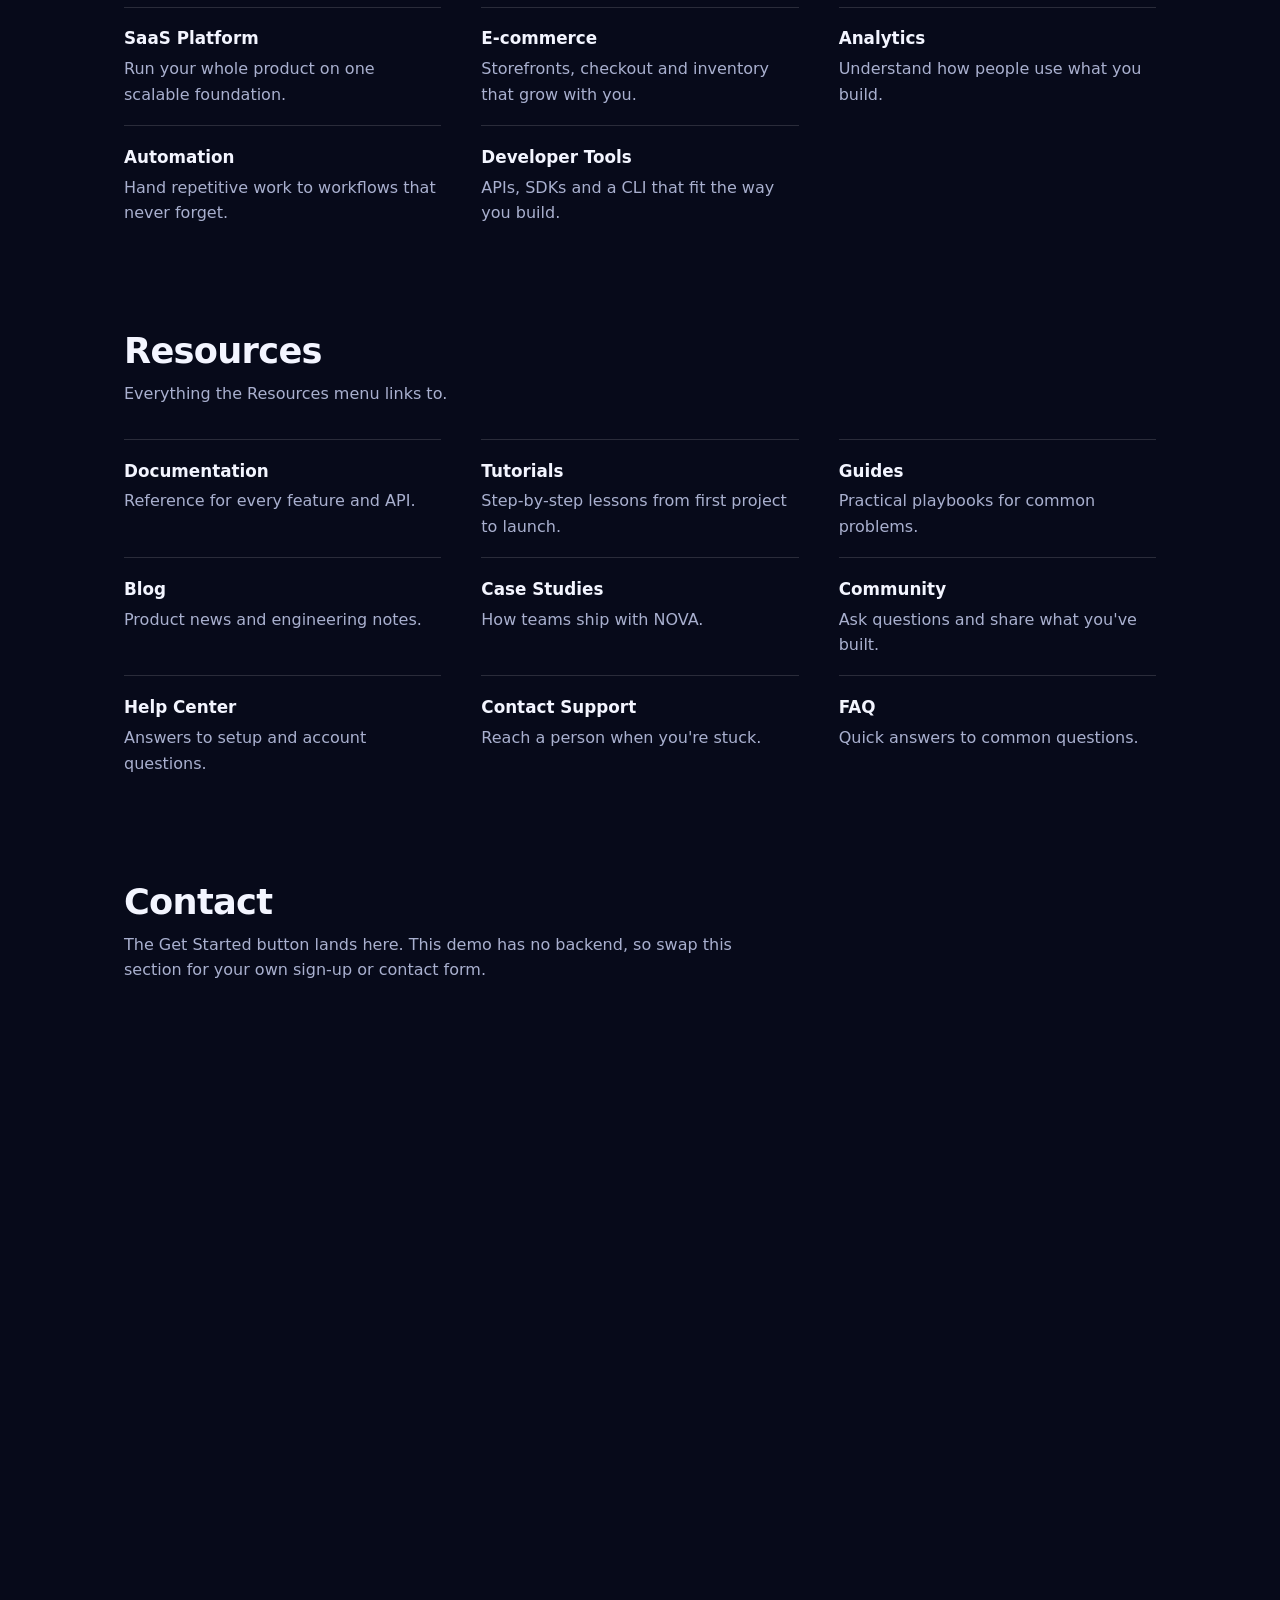
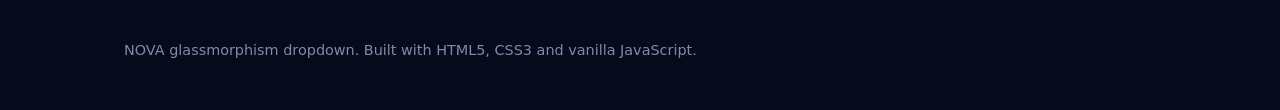
==== commit 4669c01f: "added new menue" ====
--- a/03-Glassmorphism Dropdown/003-glassmorphism-dropdown/index.html
+++ b/03-Glassmorphism Dropdown/003-glassmorphism-dropdown/index.html
@@ -7,15 +7,15 @@
   <meta name="description" content="A premium glassmorphism navigation bar with dropdowns, a mega menu, a mobile accordion and a dark/light theme. Built with HTML, CSS and vanilla JavaScript.">
   <meta name="theme-color" content="#070a1a">
   <link rel="icon" href="assets/icons/logo.svg" type="image/svg+xml">
-  <link rel="stylesheet" href="css/style.css">
+  <link rel="stylesheet" href="style.css">
   <!-- Loaded in <head> (no defer) so the saved theme is applied before first paint. -->
-  <script src="js/script.js"></script>
+  
 </head>
 <body>
 
   <!-- ============================================================
        SVG ICON SPRITE – every icon is a <symbol> referenced with
-       <svg class="icon"><use href="#i-name"/></svg>
+       <svg class="icon"> + use element pointing at the symbol id
        Stroke, size and colour are controlled from CSS (.icon).
        ============================================================ -->
   <svg class="sprite" width="0" height="0" aria-hidden="true" focusable="false">
@@ -351,6 +351,6 @@
   <footer class="site-footer">
     <p>NOVA glassmorphism dropdown. Built with HTML5, CSS3 and vanilla JavaScript.</p>
   </footer>
-
+<script src="script.js"></script>
 </body>
 </html>
--- a/03-Glassmorphism Dropdown/003-glassmorphism-dropdown/style.css
+++ b/03-Glassmorphism Dropdown/003-glassmorphism-dropdown/style.css
@@ -0,0 +1,1126 @@
+/* ==========================================================================
+   NOVA – Glassmorphism Dropdown
+   Structure
+     1. Design tokens (dark default, light override)
+     2. Base + utilities
+     3. Ambient background
+     4. Navbar (mobile-first)
+     5. Nav links, theme + menu buttons
+     6. Dropdown panels (accordion on mobile)
+     7. Dropdown items + mega menu
+     8. Buttons
+     9. Demo page
+    10. Desktop layout (min-width: 881px)
+    11. Fallbacks + reduced motion
+   The mobile breakpoint (880px) is repeated in js/script.js (CONFIG.mobileQuery).
+   ========================================================================== */
+
+/* 1. DESIGN TOKENS ------------------------------------------------------- */
+:root {
+  color-scheme: dark;
+
+  /* Surfaces */
+  --bg-primary: #070a1a;
+  --bg-secondary: #0b1130;
+  --ambient-gradient: linear-gradient(160deg, #0b1130 0%, #070a1a 55%, #05060f 100%);
+  --glass-bg: rgba(255, 255, 255, 0.06);
+  --glass-bg-nav: rgba(255, 255, 255, 0.07);
+  --glass-bg-elevated: rgba(20, 25, 56, 0.62);
+  --glass-sheen: linear-gradient(135deg, rgba(255, 255, 255, 0.1), rgba(255, 255, 255, 0) 45%);
+  --glass-border: rgba(255, 255, 255, 0.14);
+  --glass-highlight: rgba(255, 255, 255, 0.2);
+  --hover-bg: rgba(255, 255, 255, 0.08);
+
+  /* Text */
+  --text-primary: #f3f5ff;
+  --text-secondary: #a9b0cf;
+  --text-muted: #8189ad;
+
+  /* Accents */
+  --accent-primary: #8b7bff;
+  --accent-secondary: #3fd2ff;
+  --accent-glow: rgba(139, 123, 255, 0.45);
+  --icon-color: #cfc9ff;
+  --icon-bg: linear-gradient(145deg, rgba(139, 123, 255, 0.3), rgba(63, 210, 255, 0.14));
+  --btn-from: #6d5df2;
+  --btn-to: #3f6fe8;
+  --focus-ring: #6fe0ff;
+
+  /* Ambient blobs */
+  --blob-1: rgba(120, 92, 255, 0.55);
+  --blob-2: rgba(34, 200, 255, 0.34);
+  --blob-3: rgba(236, 72, 153, 0.3);
+
+  /* Shadows */
+  --shadow-glass: 0 24px 60px -16px rgba(2, 4, 20, 0.7), 0 2px 8px rgba(2, 4, 20, 0.3);
+
+  /* Glass tuning (see README > Customization) */
+  --blur-nav: 18px;
+  --blur-panel: 24px;
+  --radius-lg: 22px;
+  --radius-md: 14px;
+  --radius-sm: 10px;
+
+  /* Motion */
+  --dur-fast: 180ms;
+  --dur: 260ms;
+  --ease: cubic-bezier(0.22, 0.8, 0.3, 1);
+
+  /* Layout */
+  --nav-max: 1080px;
+  --nav-pad-y: 0.5rem;
+  --dropdown-gap: 0.85rem;
+
+  /* Type */
+  --font-sans: "Plus Jakarta Sans", "SF Pro Display", system-ui, -apple-system,
+  "Segoe UI", Roboto, "Helvetica Neue", Arial, sans-serif;
+}
+
+:root[data-theme="light"] {
+  color-scheme: light;
+
+  --bg-primary: #eef1ff;
+  --bg-secondary: #e6efff;
+  --ambient-gradient: linear-gradient(160deg, #f4f1ff 0%, #e8f0ff 55%, #f8eefb 100%);
+  --glass-bg: rgba(255, 255, 255, 0.55);
+  --glass-bg-nav: rgba(255, 255, 255, 0.58);
+  --glass-bg-elevated: rgba(255, 255, 255, 0.74);
+  --glass-sheen: linear-gradient(135deg, rgba(255, 255, 255, 0.7), rgba(255, 255, 255, 0) 50%);
+  --glass-border: rgba(70, 80, 160, 0.18);
+  --glass-highlight: rgba(255, 255, 255, 0.9);
+  --hover-bg: rgba(70, 80, 170, 0.09);
+
+  --text-primary: #141737;
+  --text-secondary: #4a5178;
+  --text-muted: #6a7197;
+
+  --accent-primary: #5b4cf0;
+  --accent-secondary: #1d8fe0;
+  --accent-glow: rgba(91, 76, 240, 0.35);
+  --icon-color: #4a3fd1;
+  --icon-bg: linear-gradient(145deg, rgba(109, 93, 242, 0.18), rgba(56, 150, 255, 0.12));
+  --focus-ring: #4a3fd1;
+
+  --blob-1: rgba(150, 130, 255, 0.55);
+  --blob-2: rgba(90, 200, 255, 0.5);
+  --blob-3: rgba(255, 150, 200, 0.45);
+
+  --shadow-glass: 0 24px 50px -18px rgba(60, 70, 150, 0.35), 0 2px 8px rgba(60, 70, 150, 0.12);
+}
+
+/* 2. BASE + UTILITIES ---------------------------------------------------- */
+*,
+*::before,
+*::after {
+  box-sizing: border-box;
+}
+
+html {
+  -webkit-text-size-adjust: 100%;
+  text-size-adjust: 100%;
+}
+
+@media (prefers-reduced-motion: no-preference) {
+  html {
+    scroll-behavior: smooth;
+  }
+}
+
+body {
+  margin: 0;
+  min-height: 100vh;
+  background: var(--bg-primary);
+  color: var(--text-primary);
+  font-family: var(--font-sans);
+  font-size: 1rem;
+  line-height: 1.6;
+  -webkit-font-smoothing: antialiased;
+  overflow-x: hidden;
+}
+
+a {
+  color: inherit;
+}
+
+:focus-visible {
+  outline: 2px solid var(--focus-ring);
+  outline-offset: 2px;
+}
+
+.sprite {
+  position: absolute;
+  width: 0;
+  height: 0;
+  overflow: hidden;
+}
+
+.icon {
+  flex: none;
+  width: 1.25rem;
+  height: 1.25rem;
+  fill: none;
+  stroke: currentColor;
+  stroke-width: 1.75;
+  stroke-linecap: round;
+  stroke-linejoin: round;
+}
+
+.skip-link {
+  position: fixed;
+  top: 0.75rem;
+  left: 0.75rem;
+  z-index: 200;
+  padding: 0.6rem 1rem;
+  border-radius: var(--radius-sm);
+  background: var(--glass-bg-elevated);
+  border: 1px solid var(--glass-border);
+  color: var(--text-primary);
+  text-decoration: none;
+  transform: translateY(-200%);
+}
+
+.skip-link:focus {
+  transform: none;
+}
+
+/* 3. AMBIENT BACKGROUND -------------------------------------------------- */
+.ambient {
+  position: fixed;
+  inset: 0;
+  z-index: -1;
+  overflow: hidden;
+  pointer-events: none;
+  background: var(--ambient-gradient);
+}
+
+.ambient__blob {
+  position: absolute;
+  width: clamp(320px, 52vw, 760px);
+  aspect-ratio: 1;
+  border-radius: 50%;
+  will-change: transform;
+  animation-name: drift;
+  animation-timing-function: ease-in-out;
+  animation-iteration-count: infinite;
+}
+
+.ambient__blob--1 {
+  top: -14%;
+  left: -10%;
+  background: radial-gradient(circle, var(--blob-1) 0%, transparent 68%);
+  animation-duration: 22s;
+}
+
+.ambient__blob--2 {
+  top: 6%;
+  right: -14%;
+  background: radial-gradient(circle, var(--blob-2) 0%, transparent 68%);
+  animation-duration: 28s;
+  animation-delay: -8s;
+}
+
+.ambient__blob--3 {
+  bottom: -20%;
+  left: 26%;
+  background: radial-gradient(circle, var(--blob-3) 0%, transparent 68%);
+  animation-duration: 34s;
+  animation-delay: -14s;
+}
+
+@keyframes drift {
+  0%, 100% { transform: translate3d(0, 0, 0) scale(1); }
+  50% { transform: translate3d(4%, 6%, 0) scale(1.08); }
+}
+
+/* 4. NAVBAR (mobile-first) ----------------------------------------------- */
+.site-header {
+  position: sticky;
+  top: clamp(8px, 2vw, 16px);
+  z-index: 100;
+  padding-inline: clamp(10px, 3vw, 24px);
+}
+
+/*
+  The glass lives on ::before, not on .navbar itself. A parent with its own
+  backdrop-filter becomes a "backdrop root" and would stop the dropdown panels
+  from blurring the page behind them.
+*/
+.navbar {
+  position: relative;
+  z-index: 0;
+  display: flex;
+  align-items: center;
+  gap: 0.5rem;
+  max-width: var(--nav-max);
+  margin-inline: auto;
+  padding: var(--nav-pad-y) 0.5rem var(--nav-pad-y) 1rem;
+  border-radius: var(--radius-lg);
+}
+
+.navbar::before {
+  content: "";
+  position: absolute;
+  inset: 0;
+  z-index: -1;
+  border-radius: inherit;
+  background: var(--glass-sheen), var(--glass-bg-nav);
+  -webkit-backdrop-filter: blur(var(--blur-nav)) saturate(160%);
+  backdrop-filter: blur(var(--blur-nav)) saturate(160%);
+  border: 1px solid var(--glass-border);
+  box-shadow: var(--shadow-glass), inset 0 1px 0 var(--glass-highlight);
+  pointer-events: none;
+}
+
+.brand {
+  display: inline-flex;
+  align-items: center;
+  gap: 0.6rem;
+  padding: 0.25rem 0.25rem 0.25rem 0;
+  border-radius: var(--radius-sm);
+  font-weight: 700;
+  font-size: 1.05rem;
+  letter-spacing: 0.16em;
+  text-decoration: none;
+}
+
+.brand__mark {
+  position: relative;
+  width: 1.6rem;
+  height: 1.6rem;
+  border-radius: 50%;
+  background: radial-gradient(circle at 32% 30%, rgba(255, 255, 255, 0.85), transparent 36%),
+              linear-gradient(135deg, var(--accent-primary), var(--accent-secondary));
+  box-shadow: 0 0 18px var(--accent-glow);
+}
+
+.navbar__tools {
+  display: flex;
+  gap: 0.4rem;
+  margin-left: auto;
+}
+
+/* Mobile slide-down panel. Rows animate 0fr -> 1fr so height is natural. */
+.nav-collapse {
+  position: absolute;
+  top: calc(100% + 0.6rem);
+  left: 0;
+  right: 0;
+  display: grid;
+  grid-template-rows: 0fr;
+  visibility: hidden;
+  opacity: 0;
+  translate: 0 -8px;
+  border-radius: var(--radius-lg);
+  background: var(--glass-sheen), var(--glass-bg-elevated);
+  -webkit-backdrop-filter: blur(var(--blur-panel)) saturate(170%);
+  backdrop-filter: blur(var(--blur-panel)) saturate(170%);
+  border: 1px solid var(--glass-border);
+  box-shadow: var(--shadow-glass), inset 0 1px 0 var(--glass-highlight);
+  transition:
+    grid-template-rows var(--dur) var(--ease),
+    opacity var(--dur) var(--ease),
+    translate var(--dur) var(--ease),
+    visibility 0s linear var(--dur);
+}
+
+.navbar.is-menu-open .nav-collapse {
+  grid-template-rows: 1fr;
+  visibility: visible;
+  opacity: 1;
+  translate: 0 0;
+  transition-delay: 0s;
+}
+
+.nav-collapse__inner {
+  min-height: 0;
+  overflow-x: hidden;
+  overflow-y: auto;
+  max-height: calc(100vh - 6.5rem);
+  max-height: calc(100dvh - 6.5rem);
+  overscroll-behavior: contain;
+}
+
+.nav-list {
+  display: flex;
+  flex-direction: column;
+  gap: 0.15rem;
+  margin: 0;
+  padding: 0.6rem 0.6rem 0.3rem;
+  list-style: none;
+}
+
+.nav-cta {
+  display: flex;
+  margin: 0.4rem 0.6rem 0.7rem;
+}
+
+/* 5. NAV LINKS + ICON BUTTONS ------------------------------------------- */
+.nav-link {
+  position: relative;
+  display: flex;
+  align-items: center;
+  gap: 0.75rem;
+  width: 100%;
+  min-height: 2.9rem;
+  padding: 0.7rem 0.85rem;
+  border: 0;
+  border-radius: var(--radius-md);
+  background: transparent;
+  color: var(--text-secondary);
+  font: inherit;
+  font-weight: 500;
+  text-align: left;
+  text-decoration: none;
+  white-space: nowrap;
+  cursor: pointer;
+  transition: color var(--dur-fast) ease, background-color var(--dur-fast) ease;
+}
+
+.nav-link__icon {
+  color: var(--accent-secondary);
+}
+
+.nav-link:hover,
+.nav-item.is-open > .nav-trigger,
+.nav-link.is-active {
+  color: var(--text-primary);
+  background: var(--hover-bg);
+}
+
+.chevron {
+  width: 1rem;
+  height: 1rem;
+  margin-left: auto;
+  transition: transform var(--dur) var(--ease);
+}
+
+.nav-item.is-open > .nav-trigger .chevron {
+  transform: rotate(180deg);
+}
+
+.icon-button {
+  position: relative;
+  display: grid;
+  place-items: center;
+  width: 2.75rem;
+  height: 2.75rem;
+  padding: 0;
+  border: 1px solid var(--glass-border);
+  border-radius: var(--radius-md);
+  background: var(--hover-bg);
+  color: var(--text-primary);
+  cursor: pointer;
+  transition: background-color var(--dur-fast) ease, box-shadow var(--dur-fast) ease, transform var(--dur-fast) ease;
+}
+
+.icon-button:hover {
+  box-shadow: 0 0 18px var(--accent-glow);
+}
+
+.icon-button:active {
+  transform: scale(0.95);
+}
+
+.icon-button .icon {
+  position: absolute;
+  inset: 0;
+  margin: auto;
+  transition: opacity var(--dur) var(--ease), transform var(--dur) var(--ease);
+}
+
+/* Menu <-> close crossfade */
+.menu-toggle .icon--close {
+  opacity: 0;
+  transform: rotate(-90deg) scale(0.6);
+}
+
+.menu-toggle[aria-expanded="true"] .icon--menu {
+  opacity: 0;
+  transform: rotate(90deg) scale(0.6);
+}
+
+.menu-toggle[aria-expanded="true"] .icon--close {
+  opacity: 1;
+  transform: none;
+}
+
+/* Sun (shown in dark) <-> moon (shown in light) */
+.theme-toggle .icon--moon {
+  opacity: 0;
+  transform: rotate(-60deg) scale(0.6);
+}
+
+:root[data-theme="light"] .theme-toggle .icon--sun {
+  opacity: 0;
+  transform: rotate(60deg) scale(0.6);
+}
+
+:root[data-theme="light"] .theme-toggle .icon--moon {
+  opacity: 1;
+  transform: none;
+}
+
+/* 6. DROPDOWN PANELS (accordion on mobile) ------------------------------- */
+.dropdown {
+  display: grid;
+  grid-template-rows: 0fr;
+  visibility: hidden;
+  transition: grid-template-rows var(--dur) var(--ease), visibility 0s linear var(--dur);
+}
+
+.nav-item.is-open > .dropdown {
+  grid-template-rows: 1fr;
+  visibility: visible;
+  transition-delay: 0s;
+}
+
+.dropdown__panel {
+  min-height: 0;
+  overflow: hidden;
+}
+
+/* Staggered entrance shared by items and the featured card */
+.stagger {
+  opacity: 0;
+  transform: translateY(6px);
+  transition: opacity var(--dur) var(--ease), transform var(--dur) var(--ease);
+}
+
+.nav-item.is-open .stagger {
+  opacity: 1;
+  transform: none;
+  transition-delay: calc(60ms + var(--i, 0) * 35ms);
+}
+
+/* 7. DROPDOWN ITEMS + MEGA MENU ------------------------------------------ */
+.menu-list {
+  margin: 0.1rem 0 0.4rem 1.35rem;
+  padding: 0 0 0 0.4rem;
+  border-left: 1px solid var(--glass-border);
+  list-style: none;
+}
+
+.menu-item {
+  position: relative;
+  display: flex;
+  align-items: center;
+  gap: 0.75rem;
+  padding: 0.6rem 0.7rem;
+  border-radius: var(--radius-md);
+  color: var(--text-primary);
+  text-decoration: none;
+  transition: background-color var(--dur-fast) ease;
+}
+
+.menu-item__icon,
+.mega-link__icon {
+  display: grid;
+  flex: none;
+  place-items: center;
+  width: 2rem;
+  height: 2rem;
+  border: 1px solid var(--glass-border);
+  border-radius: 10px;
+  background: var(--icon-bg);
+  color: var(--icon-color);
+  transition: transform var(--dur) var(--ease), box-shadow var(--dur) var(--ease);
+}
+
+.menu-item__icon .icon,
+.mega-link__icon .icon {
+  width: 1.1rem;
+  height: 1.1rem;
+}
+
+.menu-item__text {
+  display: flex;
+  flex-direction: column;
+  min-width: 0;
+}
+
+.menu-item__title {
+  font-weight: 600;
+  font-size: 0.95rem;
+  line-height: 1.3;
+}
+
+.menu-item__desc {
+  display: none;
+  color: var(--text-secondary);
+  font-size: 0.84rem;
+  line-height: 1.4;
+}
+
+.menu-item__arrow {
+  display: none;
+}
+
+.menu-item:hover,
+.menu-item:focus-visible,
+.mega-link:hover,
+.mega-link:focus-visible {
+  background: var(--hover-bg);
+}
+
+.menu-item:hover .menu-item__icon,
+.menu-item:focus-visible .menu-item__icon,
+.mega-link:hover .mega-link__icon,
+.mega-link:focus-visible .mega-link__icon {
+  transform: translateX(2px) scale(1.06);
+  box-shadow: 0 0 18px var(--accent-glow);
+}
+
+/* Mega menu (compact links + featured card) */
+.mega {
+  display: block;
+}
+
+.mega__groups {
+  display: block;
+}
+
+.mega__title {
+  margin: 0.4rem 0 0.1rem 1.35rem;
+  padding-left: 0.4rem;
+  color: var(--text-muted);
+  font-size: 0.72rem;
+  font-weight: 600;
+  letter-spacing: 0.1em;
+  text-transform: uppercase;
+}
+
+.mega-link {
+  display: flex;
+  align-items: center;
+  gap: 0.7rem;
+  padding: 0.5rem 0.7rem;
+  border-radius: var(--radius-md);
+  color: var(--text-primary);
+  font-size: 0.95rem;
+  font-weight: 500;
+  text-decoration: none;
+  transition: background-color var(--dur-fast) ease;
+}
+
+.feature-card {
+  position: relative;
+  margin: 0.5rem 0.6rem 0.8rem;
+  padding: 1.1rem;
+  overflow: hidden;
+  border: 1px solid var(--glass-border);
+  border-radius: var(--radius-md);
+  background:
+    radial-gradient(120% 90% at 100% 0%, rgba(139, 123, 255, 0.38), transparent 60%),
+    radial-gradient(90% 80% at 0% 100%, rgba(63, 210, 255, 0.22), transparent 60%),
+    var(--glass-bg);
+  box-shadow: 0 0 40px -12px var(--accent-glow), inset 0 1px 0 var(--glass-highlight);
+}
+
+.feature-card__title {
+  margin: 0 0 0.3rem;
+  font-size: 1.05rem;
+}
+
+.feature-card__text {
+  margin: 0 0 0.9rem;
+  color: var(--text-secondary);
+  font-size: 0.9rem;
+  line-height: 1.5;
+}
+
+/* 8. BUTTONS ------------------------------------------------------------- */
+.btn {
+  display: inline-flex;
+  align-items: center;
+  justify-content: center;
+  gap: 0.5rem;
+  min-height: 2.75rem;
+  padding: 0.65rem 1.2rem;
+  border: 1px solid rgba(255, 255, 255, 0.24);
+  border-radius: var(--radius-md);
+  background: linear-gradient(135deg, var(--btn-from), var(--btn-to));
+  box-shadow: 0 8px 20px -8px var(--accent-glow), inset 0 1px 0 rgba(255, 255, 255, 0.35);
+  color: #fff;
+  font-size: 0.92rem;
+  font-weight: 600;
+  text-decoration: none;
+  white-space: nowrap;
+  transition: transform var(--dur-fast) ease, box-shadow var(--dur-fast) ease, filter var(--dur-fast) ease;
+}
+
+.btn:hover {
+  transform: translateY(-2px);
+  box-shadow: 0 14px 28px -8px var(--accent-glow), inset 0 1px 0 rgba(255, 255, 255, 0.4);
+  filter: brightness(1.08);
+}
+
+.btn:active {
+  transform: translateY(0) scale(0.97);
+}
+
+.btn--glass {
+  background: var(--hover-bg);
+  border-color: var(--glass-border);
+  box-shadow: inset 0 1px 0 var(--glass-highlight);
+  color: var(--text-primary);
+}
+
+.btn--glass .icon {
+  width: 1.05rem;
+  height: 1.05rem;
+  transition: transform var(--dur) var(--ease);
+}
+
+.btn--glass:hover .icon {
+  transform: translateX(3px);
+}
+
+/* 9. DEMO PAGE ----------------------------------------------------------- */
+.page {
+  max-width: var(--nav-max);
+  margin-inline: auto;
+  padding: clamp(2.5rem, 8vw, 6rem) clamp(1.1rem, 4vw, 1.5rem) 3rem;
+}
+
+.section {
+  padding-top: clamp(3rem, 8vw, 5.5rem);
+  scroll-margin-top: 6.5rem;
+}
+
+.section--last {
+  min-height: 85vh;
+}
+
+.section h2 {
+  margin: 0 0 0.6rem;
+  font-size: clamp(1.6rem, 3.5vw, 2.2rem);
+  letter-spacing: -0.02em;
+  line-height: 1.15;
+}
+
+.section__lead {
+  max-width: 60ch;
+  margin: 0 0 2rem;
+  color: var(--text-secondary);
+}
+
+.hero {
+  padding-top: clamp(1rem, 5vw, 3rem);
+}
+
+.hero__title {
+  max-width: 14ch;
+  margin: 0 0 1.2rem;
+  font-size: clamp(2.4rem, 7vw, 4.6rem);
+  font-weight: 700;
+  letter-spacing: -0.04em;
+  line-height: 1.02;
+}
+
+.hero__lead {
+  max-width: 52ch;
+  margin: 0 0 2.5rem;
+  color: var(--text-secondary);
+  font-size: clamp(1.02rem, 2vw, 1.2rem);
+}
+
+.glass-panel {
+  border: 1px solid var(--glass-border);
+  border-radius: var(--radius-lg);
+  background: var(--glass-sheen), var(--glass-bg);
+  -webkit-backdrop-filter: blur(16px) saturate(150%);
+  backdrop-filter: blur(16px) saturate(150%);
+  box-shadow: var(--shadow-glass), inset 0 1px 0 var(--glass-highlight);
+}
+
+.hints {
+  display: grid;
+  margin: 0;
+}
+
+.hints__item {
+  padding: 1.2rem 1.4rem;
+}
+
+.hints__item + .hints__item {
+  border-top: 1px solid var(--glass-border);
+}
+
+.hints dt {
+  margin-bottom: 0.25rem;
+  font-weight: 600;
+}
+
+.hints dd {
+  margin: 0;
+  color: var(--text-secondary);
+  font-size: 0.95rem;
+}
+
+.entry-list {
+  display: grid;
+  grid-template-columns: repeat(auto-fit, minmax(min(100%, 300px), 1fr));
+  gap: 0 2.5rem;
+  margin: 0;
+  padding: 0;
+  list-style: none;
+}
+
+.entry-list li {
+  padding: 1.1rem 0;
+  border-top: 1px solid var(--glass-border);
+  scroll-margin-top: 6.5rem;
+}
+
+.entry-list h3 {
+  margin: 0 0 0.25rem;
+  font-size: 1.05rem;
+}
+
+.entry-list p {
+  margin: 0;
+  color: var(--text-secondary);
+}
+
+.site-footer {
+  max-width: var(--nav-max);
+  margin-inline: auto;
+  padding: 2rem clamp(1.1rem, 4vw, 1.5rem) 3rem;
+  color: var(--text-muted);
+  font-size: 0.9rem;
+}
+
+.site-footer p {
+  margin: 0;
+}
+
+@media (min-width: 600px) {
+  .hints {
+    grid-template-columns: repeat(3, 1fr);
+  }
+
+  .hints__item + .hints__item {
+    border-top: 0;
+    border-left: 1px solid var(--glass-border);
+  }
+}
+
+/* 10. DESKTOP LAYOUT ----------------------------------------------------- */
+@media (min-width: 881px) {
+  .navbar {
+    gap: 1rem;
+    padding: var(--nav-pad-y) 0.6rem var(--nav-pad-y) 1rem;
+  }
+
+  .navbar__tools {
+    margin-left: 0;
+  }
+
+  .icon-button {
+    width: 2.5rem;
+    height: 2.5rem;
+  }
+
+  .menu-toggle {
+    display: none;
+  }
+
+  /* Collapse panel turns into plain inline layout. Static so the mega menu
+     can position itself against the navbar. */
+  .nav-collapse {
+    position: static;
+    display: flex;
+    flex: 1;
+    min-width: 0;
+    visibility: visible;
+    opacity: 1;
+    translate: none;
+    border: 0;
+    border-radius: 0;
+    background: none;
+    box-shadow: none;
+    -webkit-backdrop-filter: none;
+    backdrop-filter: none;
+    transition: none;
+  }
+
+  .nav-collapse__inner {
+    display: flex;
+    flex: 1;
+    align-items: stretch;
+    max-height: none;
+    overflow: visible;
+  }
+
+  .nav-list {
+    flex-direction: row;
+    align-items: stretch;
+    gap: 0.15rem;
+    margin-inline: auto;
+    padding: 0;
+  }
+
+  .nav-item {
+    position: relative;
+    display: flex;
+  }
+
+  .nav-item--mega {
+    position: static;
+  }
+
+  .nav-cta {
+    align-self: center;
+    margin: 0 0 0 0.5rem;
+  }
+
+  .nav-link {
+    align-items: center;
+    width: auto;
+    min-height: 0;
+    padding: 0.55rem 0.8rem;
+    gap: 0.4rem;
+    font-size: 0.94rem;
+  }
+
+  .nav-link__icon {
+    display: none;
+  }
+
+  .chevron {
+    margin-left: 0;
+  }
+
+  /* Underline that grows from the centre on hover / active / open */
+  .nav-link::after {
+    content: "";
+    position: absolute;
+    left: 50%;
+    bottom: 5px;
+    width: 0;
+    height: 2px;
+    border-radius: 2px;
+    background: linear-gradient(90deg, var(--accent-primary), var(--accent-secondary));
+    box-shadow: 0 0 10px var(--accent-glow);
+    translate: -50% 0;
+    transition: width var(--dur) var(--ease);
+  }
+
+  /* Desktop: the current section shows an underline only; the pill is for hover/open */
+  .nav-link.is-active:not(:hover):not(:focus-visible):not([aria-expanded="true"]) {
+    background: transparent;
+  }
+
+  .nav-link:hover::after,
+  .nav-link:focus-visible::after,
+  .nav-link.is-active::after,
+  .nav-item.is-open > .nav-trigger::after {
+    width: 1.1rem;
+  }
+
+  /* Floating glass panel */
+  .dropdown {
+    position: absolute;
+    top: calc(100% + var(--nav-pad-y) + var(--dropdown-gap));
+    left: 50%;
+    z-index: 5;
+    display: block;
+    width: min(21.5rem, calc(100vw - 1.5rem));
+    translate: -50% 0;
+    pointer-events: none;
+  }
+
+  /* Invisible bridge so the pointer can travel from link to panel without
+     the menu closing (prevents flicker). */
+  .dropdown::before {
+    content: "";
+    position: absolute;
+    top: calc(-1 * (var(--nav-pad-y) + var(--dropdown-gap)));
+    right: 0;
+    left: 0;
+    height: calc(var(--nav-pad-y) + var(--dropdown-gap));
+  }
+
+  .nav-item.is-open > .dropdown {
+    pointer-events: auto;
+  }
+
+  .dropdown__panel {
+    min-height: auto;
+    padding: 0.5rem;
+    overflow: visible;
+    border: 1px solid var(--glass-border);
+    border-radius: var(--radius-lg);
+    background: var(--glass-sheen), var(--glass-bg-elevated);
+    -webkit-backdrop-filter: blur(0px) saturate(100%);
+    backdrop-filter: blur(0px) saturate(100%);
+    box-shadow: var(--shadow-glass), inset 0 1px 0 var(--glass-highlight);
+    opacity: 0;
+    transform: translateY(10px) scale(0.96);
+    transform-origin: top center;
+    transition:
+      opacity var(--dur) var(--ease),
+      transform var(--dur) var(--ease),
+      -webkit-backdrop-filter var(--dur) var(--ease),
+      backdrop-filter var(--dur) var(--ease);
+  }
+
+  .nav-item.is-open .dropdown__panel {
+    opacity: 1;
+    transform: none;
+    -webkit-backdrop-filter: blur(var(--blur-panel)) saturate(170%);
+    backdrop-filter: blur(var(--blur-panel)) saturate(170%);
+  }
+
+  .menu-list {
+    margin: 0;
+    padding: 0;
+    border-left: 0;
+  }
+
+  .menu-item {
+    gap: 0.9rem;
+    padding: 0.7rem 0.8rem;
+  }
+
+  .menu-item__icon {
+    width: 2.5rem;
+    height: 2.5rem;
+    border-radius: 12px;
+  }
+
+  .menu-item__icon .icon {
+    width: 1.25rem;
+    height: 1.25rem;
+  }
+
+  .menu-item__desc {
+    display: block;
+  }
+
+  .menu-item__arrow {
+    display: block;
+    margin-left: auto;
+    opacity: 0.4;
+    transition: opacity var(--dur-fast) ease, transform var(--dur) var(--ease);
+  }
+
+  .menu-item:hover .menu-item__arrow,
+  .menu-item:focus-visible .menu-item__arrow {
+    opacity: 1;
+    transform: translateX(4px);
+  }
+
+  /* Mega menu: wide panel centred on the navbar */
+  .nav-item--mega > .dropdown {
+    right: 0;
+    left: 0;
+    width: min(48.75rem, 100%);
+    margin-inline: auto;
+    translate: none;
+  }
+
+  .mega {
+    display: grid;
+    grid-template-columns: minmax(0, 1fr) minmax(13rem, 15rem);
+    gap: 0.75rem;
+    padding: 0.75rem;
+  }
+
+  .mega__groups {
+    display: grid;
+    grid-template-columns: repeat(3, minmax(0, 1fr));
+    gap: 0.25rem;
+  }
+
+  .mega__title {
+    margin: 0.2rem 0 0.35rem;
+    padding: 0 0.7rem;
+  }
+
+  .mega-link {
+    gap: 0.6rem;
+    padding: 0.5rem 0.6rem;
+    font-size: 0.92rem;
+    line-height: 1.25;
+  }
+
+  .feature-card {
+    display: flex;
+    flex-direction: column;
+    justify-content: flex-end;
+    margin: 0;
+    padding: 1.25rem;
+  }
+
+  .feature-card .btn {
+    align-self: flex-start;
+  }
+
+  .hints__item {
+    padding: 1.4rem 1.6rem;
+  }
+}
+
+/* Tighter spacing so six links + CTA fit between 881px and 1024px */
+@media (min-width: 881px) and (max-width: 1024px) {
+  .navbar {
+    gap: 0.6rem;
+  }
+
+  .nav-link {
+    padding: 0.5rem 0.55rem;
+    font-size: 0.9rem;
+  }
+
+  .nav-cta {
+    margin-left: 0.25rem;
+    padding-inline: 0.9rem;
+  }
+}
+
+/* 11. FALLBACKS + REDUCED MOTION ---------------------------------------- */
+/* No backdrop-filter: use near-opaque panels so text stays readable. */
+@supports not ((backdrop-filter: blur(1px)) or (-webkit-backdrop-filter: blur(1px))) {
+  :root {
+    --glass-bg-nav: rgba(20, 25, 56, 0.9);
+    --glass-bg-elevated: rgba(20, 25, 56, 0.96);
+    --glass-bg: rgba(30, 36, 78, 0.8);
+  }
+
+  :root[data-theme="light"] {
+    --glass-bg-nav: rgba(255, 255, 255, 0.92);
+    --glass-bg-elevated: rgba(255, 255, 255, 0.97);
+    --glass-bg: rgba(255, 255, 255, 0.85);
+  }
+}
+
+@media (prefers-reduced-motion: reduce) {
+  :root {
+    --dur: 1ms;
+    --dur-fast: 1ms;
+  }
+
+  .ambient__blob {
+    animation: none;
+  }
+
+  .dropdown__panel,
+  .stagger,
+  .menu-item:hover .menu-item__icon,
+  .menu-item:focus-visible .menu-item__icon,
+  .mega-link:hover .mega-link__icon,
+  .mega-link:focus-visible .mega-link__icon,
+  .menu-item:hover .menu-item__arrow,
+  .menu-item:focus-visible .menu-item__arrow,
+  .btn:hover,
+  .btn--glass:hover .icon,
+  .nav-collapse {
+    transform: none;
+    translate: none;
+  }
+
+  .nav-item.is-open .stagger {
+    transition-delay: 0s;
+  }
+}
